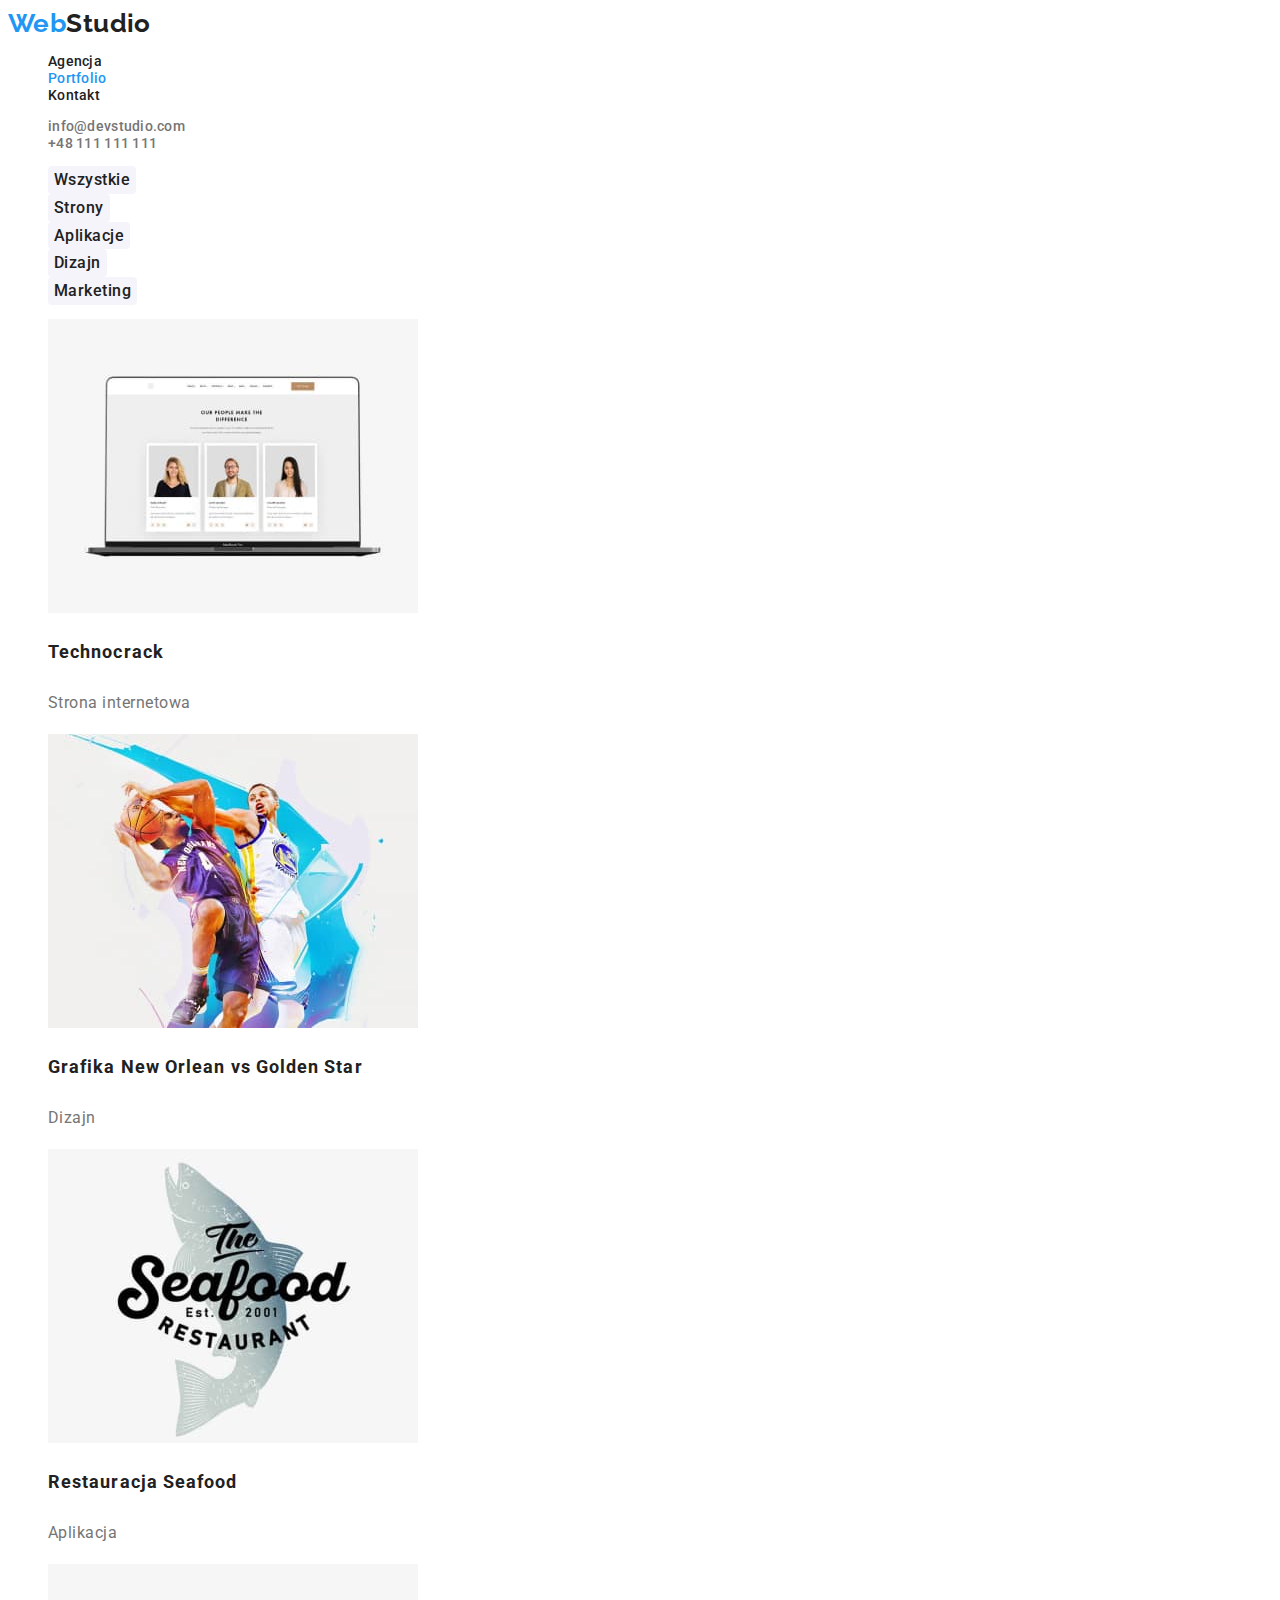
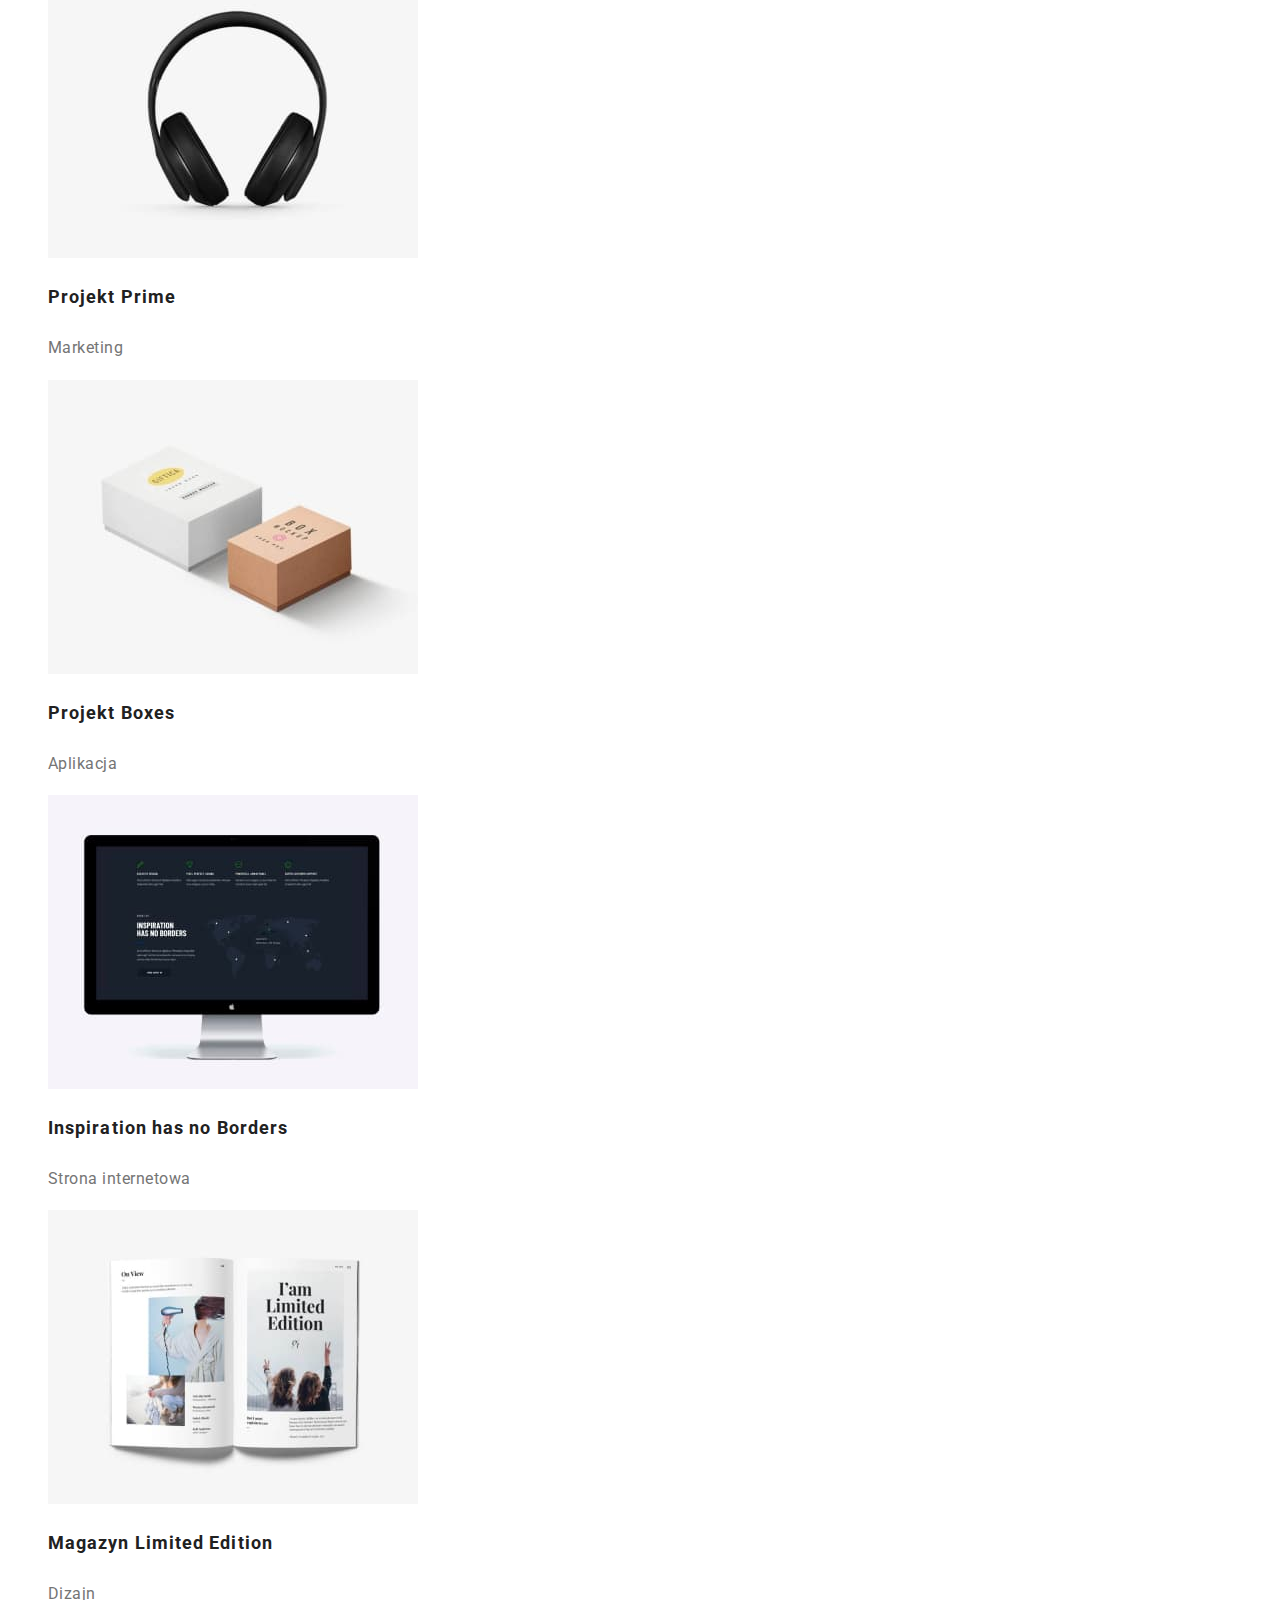
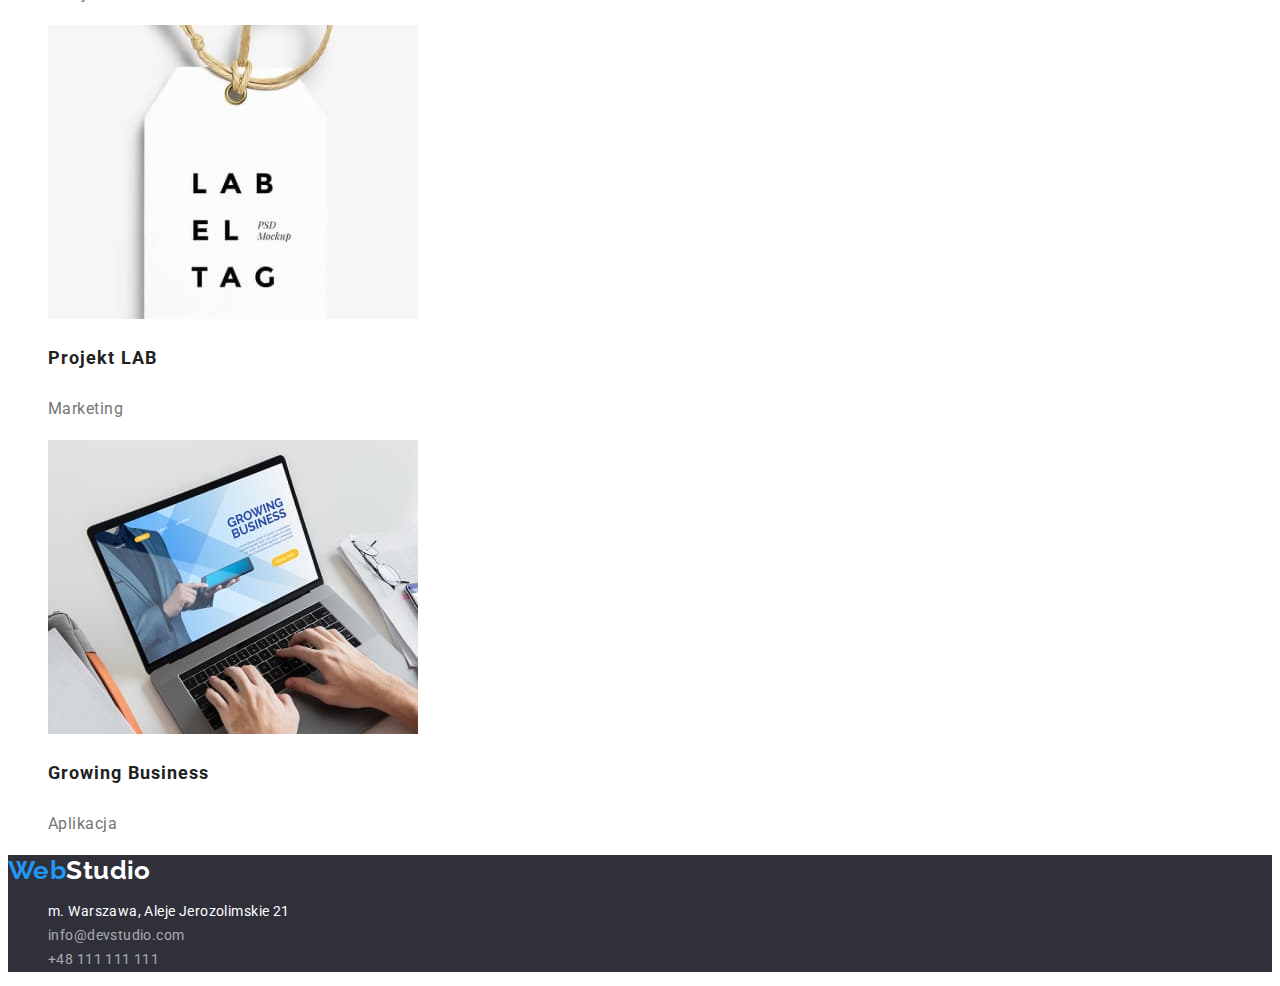
==== portfolio.html @ ad3270f3 "clone" ====
<!DOCTYPE html>
<html lang="pl">
  <head>
    <meta charset="UTF-8" />
    <meta http-equiv="X-UA-Compatible" content="IE=edge" />
    <meta name="viewport" content="width=device-width, initial-scale=1.0" />
    <link rel="preconnect" href="https://fonts.googleapis.com" />
    <link rel="preconnect" href="https://fonts.gstatic.com" crossorigin />
    <link
      href="https://fonts.googleapis.com/css2?family=Raleway:wght@700&display=swap"
      rel="stylesheet"
    />
    <link rel="preconnect" href="https://fonts.googleapis.com" />
    <link rel="preconnect" href="https://fonts.gstatic.com" crossorigin />
    <link
      href="https://fonts.googleapis.com/css2?family=Roboto:wght@400;500;700;900&display=swap"
      rel="stylesheet"
    />
    <link rel="stylesheet" href="./css/styles.css" />
    <title>Portfolio</title>
  </head>
  <body>
    <header>
      <a href="index.html" class="logo"
        ><span class="logo-web">Web</span>Studio</a
      >
      <nav>
        <ul>
          <li><a class="nav-link" href="index.html">Agencja</a></li>
          <li>
            <a class="nav-link current" href="portfolio.html">Portfolio</a>
          </li>
          <li><a class="nav-link" href="#">Kontakt</a></li>
        </ul>
      </nav>
      <ul>
        <li>
          <a href="mailto:info@devstudio.com" class="address-top"
            >info@devstudio.com</a
          >
        </li>
        <li>
          <a href="tel:+1112223344" class="address-top">+48 111 111 111</a>
        </li>
      </ul>
    </header>
    <main>
      <section>
        <h1 class="visually-hidden">Portfolio</h1>
        <ul>
          <li>
            <button type="button" class="portfolio-button">Wszystkie</button>
          </li>
          <li>
            <button type="button" class="portfolio-button">Strony</button>
          </li>
          <li>
            <button type="button" class="portfolio-button">Aplikacje</button>
          </li>
          <li>
            <button type="button" class="portfolio-button">Dizajn</button>
          </li>
          <li>
            <button type="button" class="portfolio-button">Marketing</button>
          </li>
        </ul>
        <ul>
          <li>
            <img
              src="./images/project1.jpg"
              alt="Laptop ze stroną internetową"
              width="370"
              height="294"
            />
            <h3 class="portfolio">Technocrack</h3>
            <p class="text-portfolio">Strona internetowa</p>
          </li>
          <li>
            <img
              src="./images/project2.jpg"
              alt="Koszykarze rzucający do kosza"
              width="370"
              height="294"
            />
            <h3 class="portfolio">Grafika New Orlean vs Golden Star</h3>
            <p class="text-portfolio">Dizajn</p>
          </li>
          <li>
            <img
              src="./images/project3.jpg"
              alt="Ryba z napisem"
              width="370"
              height="294"
            />
            <h3 class="portfolio">Restauracja Seafood</h3>
            <p class="text-portfolio">Aplikacja</p>
          </li>
          <li>
            <img
              src="./images/project4.jpg"
              alt="Słuchawki nauszne"
              width="370"
              height="294"
            />
            <h3 class="portfolio">Projekt Prime</h3>
            <p class="text-portfolio">Marketing</p>
          </li>
          <li>
            <img
              src="./images/project5.jpg"
              alt="Dwa pudełka"
              width="370"
              height="294"
            />
            <h3 class="portfolio">Projekt Boxes</h3>
            <p class="text-portfolio">Aplikacja</p>
          </li>
          <li>
            <img
              src="./images/project6.jpg"
              alt="Monitor komputerowy"
              width="370"
              height="294"
            />
            <h3 class="portfolio">Inspiration has no Borders</h3>
            <p class="text-portfolio">Strona internetowa</p>
          </li>
          <li>
            <img
              src="./images/project7.jpg"
              alt="Otworzone czasopismo"
              width="370"
              height="294"
            />
            <h3 class="portfolio">Magazyn Limited Edition</h3>
            <p class="text-portfolio">Dizajn</p>
          </li>
          <li>
            <img
              src="./images/project8.jpg"
              alt="Przywieszka kartonowa"
              width="370"
              height="294"
            />
            <h3 class="portfolio">Projekt LAB</h3>
            <p class="text-portfolio">Marketing</p>
          </li>
          <li>
            <img
              src="./images/project9.jpg"
              alt="Pisanie na laptopie"
              width="370"
              height="294"
            />
            <h3 class="portfolio">Growing Business</h3>
            <p class="text-portfolio">Aplikacja</p>
          </li>
        </ul>
      </section>
    </main>
    <footer class="footer">
      <a href="index.html" class="logo"
        ><span class="logo-web">Web</span
        ><span class="logo-studio">Studio</span></a
      >
      <address>
        <ul>
          <li>
            <a
              href="https://goo.gl/maps/jG7c47bMBBx7P9zbA"
              class="map"
              target="_blank"
              rel="noreferrer noopener"
              >m. Warszawa, Aleje Jerozolimskie 21</a
            >
          </li>
          <li>
            <a href="mailto:info@devstudio.com" class="address-bottom"
              >info@devstudio.com</a
            >
          </li>
          <li>
            <a href="tel:+1112223344" class="address-bottom">+48 111 111 111</a>
          </li>
        </ul>
      </address>
    </footer>
  </body>
</html>
---- css/styles.css ----
:root {
--main-text-color: #212121;
--secondary-text-color: #ffffff;
--owner-text-color: #757575;
--accent-color: #2196f3;
--container-color:#eeeeee;
--logo-color-text: #000000;
--footer-text-color: rgba(255, 255, 255, 0.6);
--background-footer: #2f303a;
--background-section: #f5f4fa;
--line-color: #ececec;
--background-color: #ffffff;
--icon-color: #afb1b8;
--main-font: Roboto, sans-serif;
}

body {
    background-color: var(--background-color);
    font-family: var(--main-font);
    color: var(--main-text-color);
    font-size: 14px;
    letter-spacing: 0.03em;
}

a, ul {
    list-style: none;
    text-decoration: none;
    color: var(--main-text-color);
}

.logo {
    font-family: 'Raleway';
    font-weight: 700;
    font-size: 26px;
    line-height: 1.19;
}

.logo .logo-web {
    color: var(--accent-color);
}

.logo .logo-studio {
    color: var(--background-color);
}
.address-top {
    color: var(--owner-text-color);
}

.nav-link, .address-top  {
    font-weight: 500;
    line-height: 1.14;
    letter-spacing: 0.02em;
}

.nav-link:hover, .address-top:hover {
    color: var(--accent-color)
}

.nav-link:focus, .address-top:focus {
    color: var(--accent-color)
}

.nav-link.current {
    color: var(--accent-color);
}

.hero {
    background: #2F303A;
}

.hero-title {
    font-family: var(--main-font);
    font-style: normal;
    font-weight: 900;
    font-size: 44px;
    line-height: 1.36;
    text-align: center;
    letter-spacing: 0.06em;
    text-transform: uppercase;
    color: var(--background-color);    
}

.section-title {
    font-weight: 700;
    font-size: 36px;
    line-height: 1.17;
    text-align: center;
    letter-spacing: 0.03em;
    color: var(--main-text-color);
}

.team {
    background-color: var(--background-section);
}


.our-attributes {
    font-weight: 700;
    font-size: 14px;
    line-height: 1.14;
    text-transform: uppercase;
}    

.team-name {
    font-weight: 500;
    line-height: 1.19;

    color: var(--main-text-color);
}

.portfolio {
    font-weight: 700;
    font-size: 18px;
    line-height: 2;
    letter-spacing: 0.06em;
}

.visually-hidden {
    position: absolute;
    width: 1px;
    height: 1px;
    margin: -1px;
    border: 0;
    padding: 0;
    
    white-space: nowrap;
    clip-path: inset(100%);
    clip: rect(0 0 0 0);
    overflow: hidden;
  }

.text-our-attributes {
    line-height: 1.71;
    color: var(--owner-text-color);
}

.text-team{
    font-size: 16px;
    line-height: 1.19;
    color: var(--owner-text-color);
}

.text-portfolio {
    font-size: 16px;
    line-height: 1.88;
    letter-spacing: 0.03em;    
    color: var(--owner-text-color);
}

.button {
    height: 50px;
    width: 200px;
    left: 700px;
    top: 430px;
    border-radius: 4px;
    font-family: var(--main-font);
    font-style: normal;
    font-weight: 700;
    font-size: 16px;
    line-height: 1.88;
    letter-spacing: 0.06em;
    color: var(--background-color);
    border-style: none;
    cursor: pointer;
    background-color: var(--accent-color);
    box-shadow: 0px 4px 4px rgba(0, 0, 0, 0.15);
}

.button:hover, .button:focus {
    color: var(--main-text-color);
    background-color: var(--background-color)
}

.portfolio-button {
    font-family: var(--main-font);
    font-size: 16px;
    font-weight: 500;
    line-height: 1.62;
    text-align: center;
    letter-spacing: 0.03em;
    color: var(--main-text-color);
    background: var(--background-section);
    border-radius: 4px;
    border-style: none;
}

.portfolio-button:hover,
.portfolio-button:focus {
    color: var(--background-color);
    background-color: var(--accent-color);
    cursor: pointer;
    box-shadow: 0px 3px 1px rgba(0, 0, 0, 0.1), 0px 1px 2px rgba(0, 0, 0, 0.08), 0px 2px 2px rgba(0, 0, 0, 0.12);
    border-radius: 4px;
}

.footer{
    background-color: var(--background-footer);
}
.address-bottom  {
    font-style: normal;
    line-height: 1.71;
    color: rgba(255, 255, 255, 0.6);
}


.address-bottom:hover, .address-bottom:focus  {
    color: var(--accent-color)
}

.map {
    font-style: normal;
    line-height: 1.71;
    color: var(--background-color)
}

.map:hover, .map:focus {
    color: var(--accent-color)   
}
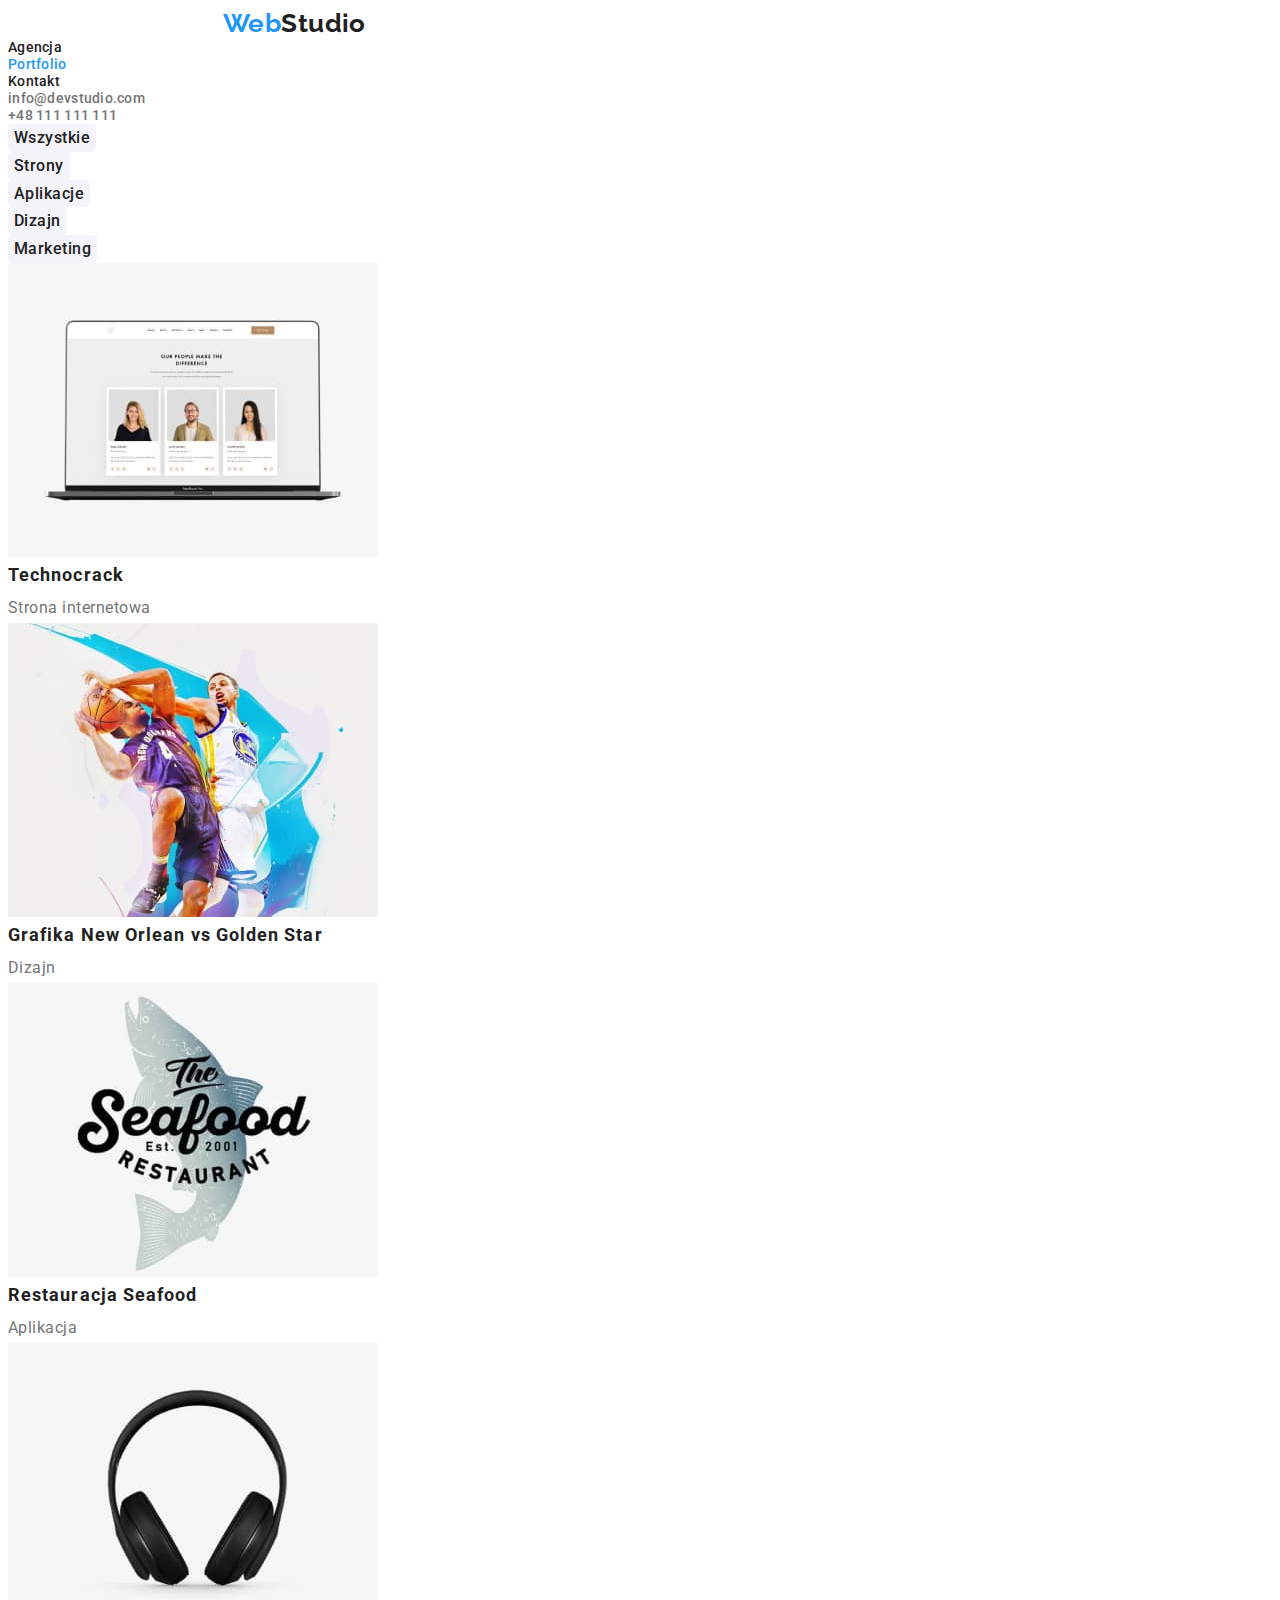
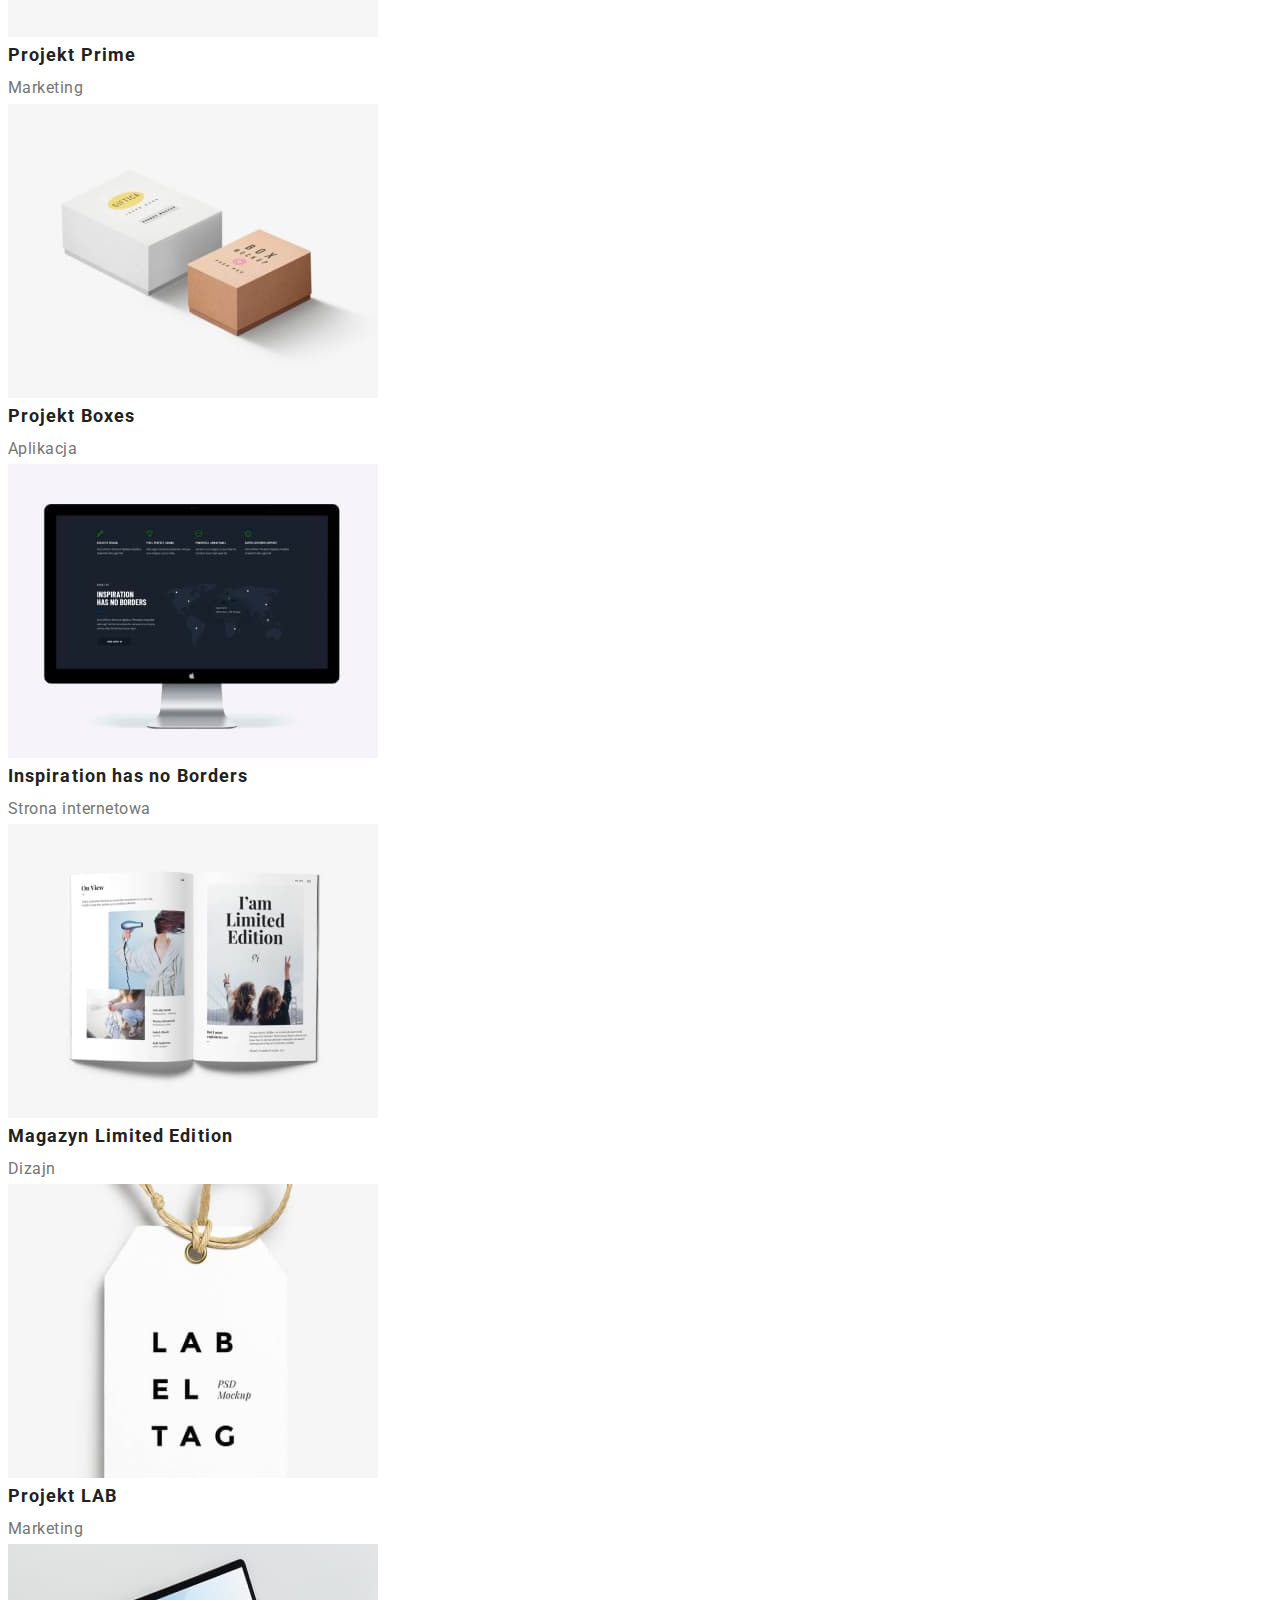
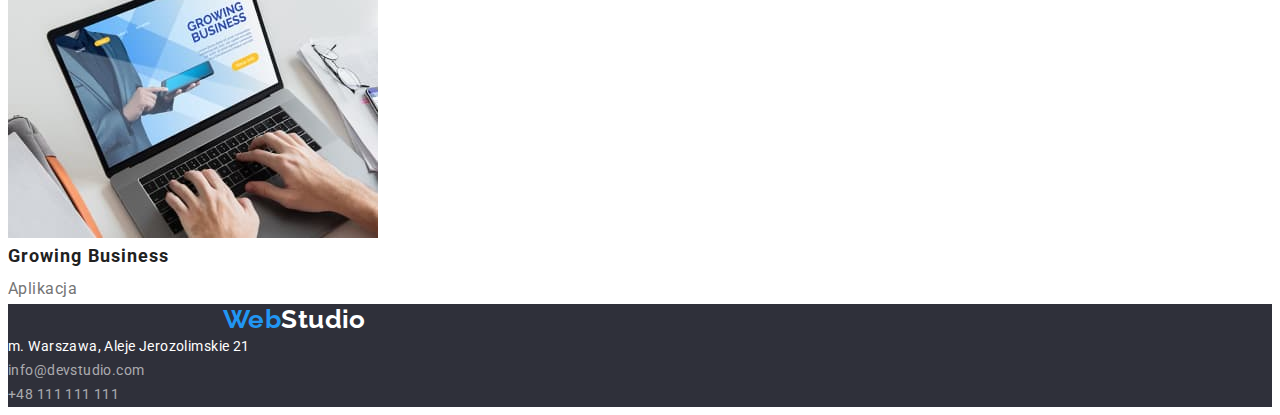
==== commit 97195d46: "arranging elements part 1" ====
--- a/portfolio.html
+++ b/portfolio.html
@@ -16,6 +16,7 @@
       href="https://fonts.googleapis.com/css2?family=Roboto:wght@400;500;700;900&display=swap"
       rel="stylesheet"
     />
+    <link rel="stylesheet" href="https://cdnjs.cloudflare.com/ajax/libs/modern-normalize/1.1.0/modern-normalize.min.css" integrity="sha512-wpPYUAdjBVSE4KJnH1VR1HeZfpl1ub8YT/NKx4PuQ5NmX2tKuGu6U/JRp5y+Y8XG2tV+wKQpNHVUX03MfMFn9Q==" crossorigin="anonymous" referrerpolicy="no-referrer" />
     <link rel="stylesheet" href="./css/styles.css" />
     <title>Portfolio</title>
   </head>
--- a/css/styles.css
+++ b/css/styles.css
@@ -22,13 +22,66 @@
     letter-spacing: 0.03em;
 }
 
+h1,
+h2,
+h3,
+h4,
+h5,
+h6,
+p {
+  margin: 0;
+}
+img {
+  display: block;
+  max-width: 100%;
+  height: auto;
+}
+ul,
+ol {
+  list-style: none;
+  padding-left: 0;
+  margin: 0;
+}
+a {
+  text-decoration: none;
+}
+address {
+  font-style: normal;
+}
+button {
+  display: block;
+  cursor: pointer;
+  border: none;
+  border-radius: 4px;
+}
+.section {
+  padding-top: 94px;
+  padding-bottom: 94px;
+}
+
+.container {
+  width: 1200px;
+  margin: 0 auto;
+  padding: 0 15px;
+}
+
 a, ul {
     list-style: none;
     text-decoration: none;
     color: var(--main-text-color);
 }
 
+.page-header{
+    display: flex;
+    height: 80px;
+    align-items: center;
+}
+
 .logo {
+    width: 145px;
+    height: 31px;
+    margin-left: 215px;
+    top: 24px;
     font-family: 'Raleway';
     font-weight: 700;
     font-size: 26px;
@@ -44,6 +97,19 @@
 }
 .address-top {
     color: var(--owner-text-color);
+}
+
+.nav-menu{
+    display: flex;
+    width: 254px;
+    height: 16px;
+    margin-left: 93px;
+    margin-right: 371px;
+    top: 32px;
+}
+
+.nav-menu .item{
+    margin: auto;
 }
 
 .nav-link, .address-top  {
@@ -64,8 +130,22 @@
     color: var(--accent-color);
 }
 
+.address {
+    display: flex;
+    top: 32px;
+}
+
+.address .item {
+    padding: 25px;
+}
+
 .hero {
     background: #2F303A;
+    height: 600px;
+    display: flex;
+    flex-direction: column;
+    justify-content: center;
+    align-items: center;
 }
 
 .hero-title {
@@ -77,7 +157,12 @@
     text-align: center;
     letter-spacing: 0.06em;
     text-transform: uppercase;
-    color: var(--background-color);    
+    color: var(--background-color);
+    width: 696px;
+    height: 120px;
+    left: 452px;
+    top: 280px;
+    margin-bottom: 30px;
 }
 
 .section-title {
@@ -164,6 +249,7 @@
     cursor: pointer;
     background-color: var(--accent-color);
     box-shadow: 0px 4px 4px rgba(0, 0, 0, 0.15);
+
 }
 
 .button:hover, .button:focus {
@@ -202,7 +288,6 @@
     color: rgba(255, 255, 255, 0.6);
 }
 
-
 .address-bottom:hover, .address-bottom:focus  {
     color: var(--accent-color)
 }
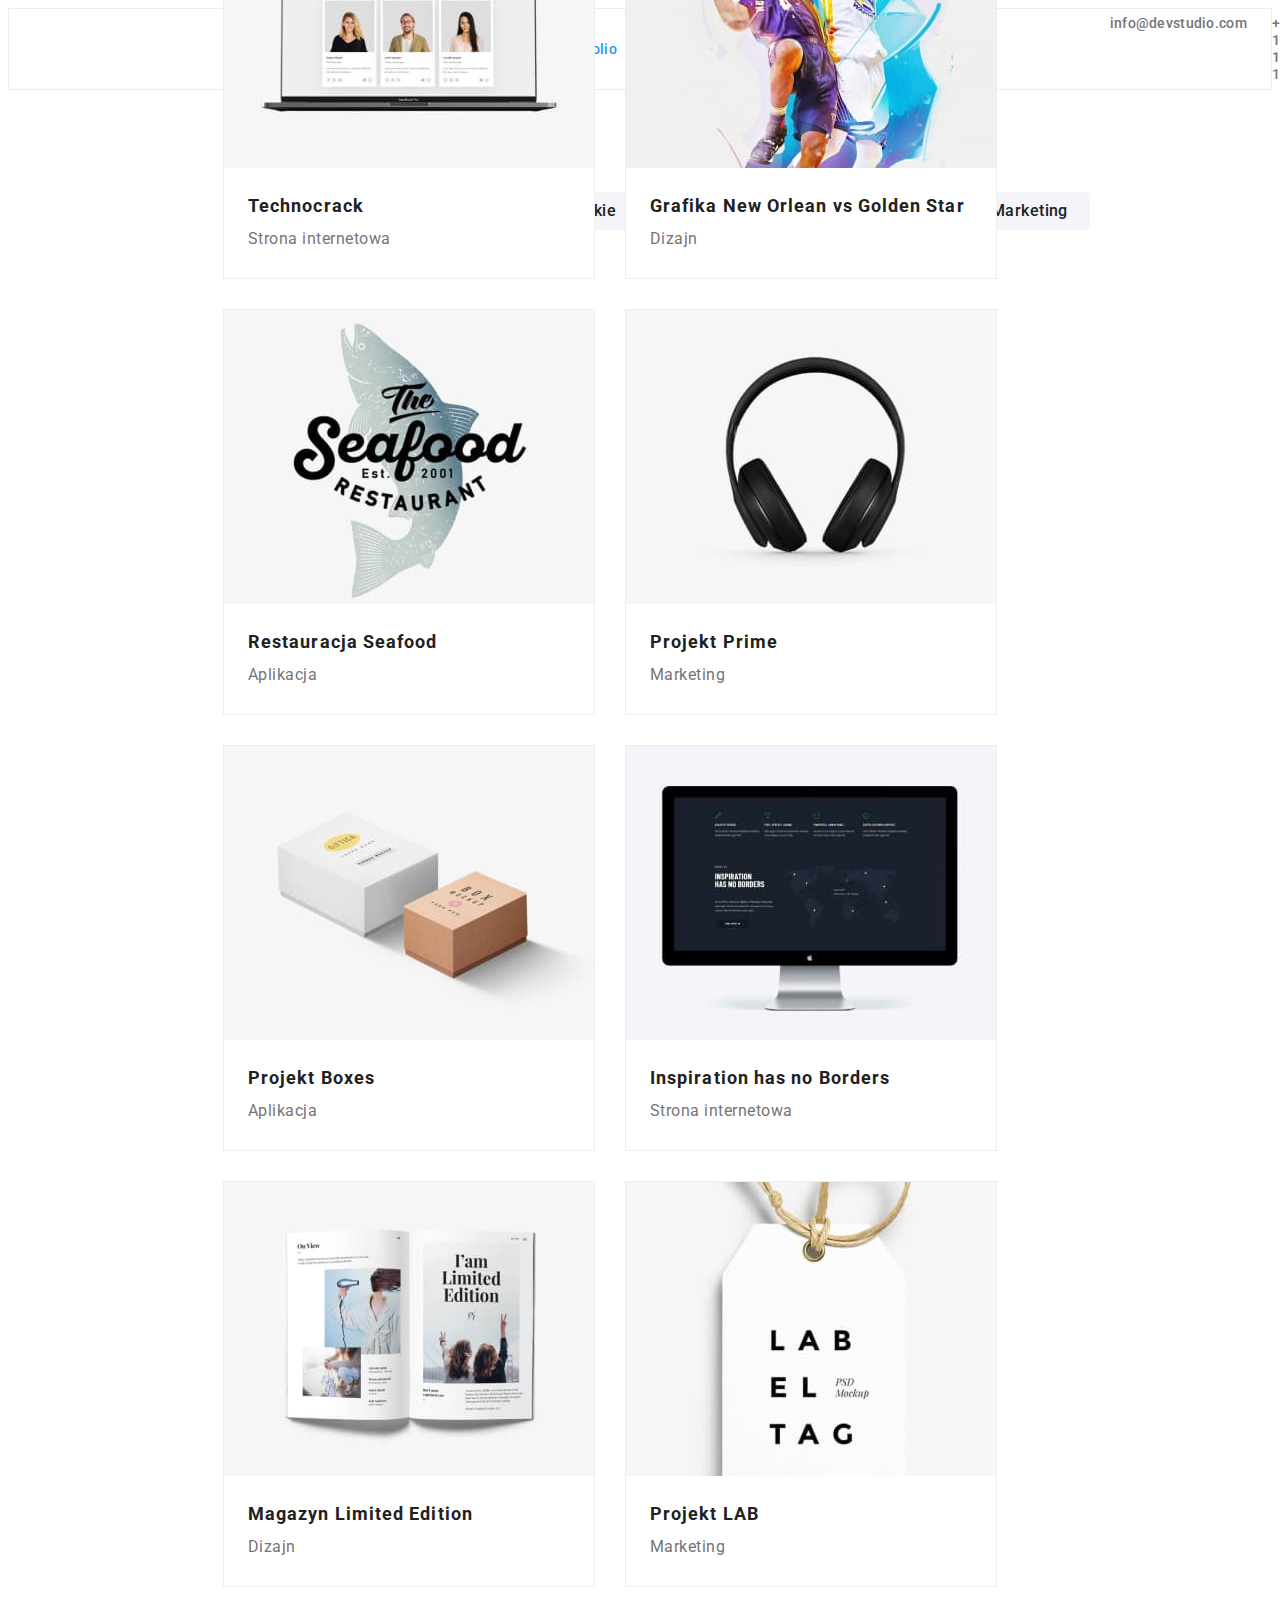
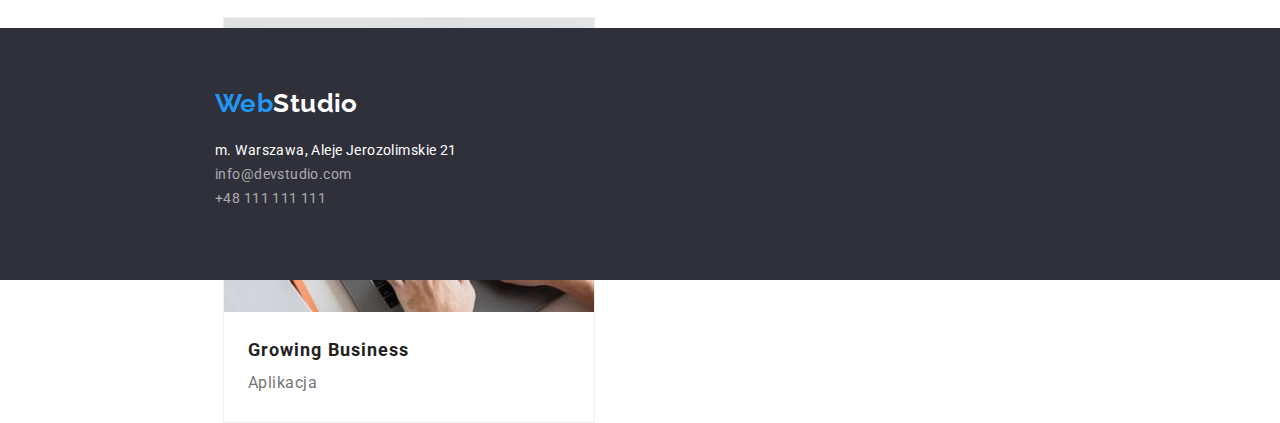
==== commit 991f25fc: "arranging elements part 4" ====
--- a/portfolio.html
+++ b/portfolio.html
@@ -16,39 +16,49 @@
       href="https://fonts.googleapis.com/css2?family=Roboto:wght@400;500;700;900&display=swap"
       rel="stylesheet"
     />
-    <link rel="stylesheet" href="https://cdnjs.cloudflare.com/ajax/libs/modern-normalize/1.1.0/modern-normalize.min.css" integrity="sha512-wpPYUAdjBVSE4KJnH1VR1HeZfpl1ub8YT/NKx4PuQ5NmX2tKuGu6U/JRp5y+Y8XG2tV+wKQpNHVUX03MfMFn9Q==" crossorigin="anonymous" referrerpolicy="no-referrer" />
+    <link
+      rel="stylesheet"
+      href="https://cdnjs.cloudflare.com/ajax/libs/modern-normalize/1.1.0/modern-normalize.min.css"
+      integrity="sha512-wpPYUAdjBVSE4KJnH1VR1HeZfpl1ub8YT/NKx4PuQ5NmX2tKuGu6U/JRp5y+Y8XG2tV+wKQpNHVUX03MfMFn9Q=="
+      crossorigin="anonymous"
+      referrerpolicy="no-referrer"
+    />
     <link rel="stylesheet" href="./css/styles.css" />
     <title>Portfolio</title>
   </head>
   <body>
-    <header>
-      <a href="index.html" class="logo"
-        ><span class="logo-web">Web</span>Studio</a
-      >
-      <nav>
-        <ul>
-          <li><a class="nav-link" href="index.html">Agencja</a></li>
-          <li>
-            <a class="nav-link current" href="portfolio.html">Portfolio</a>
-          </li>
-          <li><a class="nav-link" href="#">Kontakt</a></li>
-        </ul>
-      </nav>
-      <ul>
-        <li>
-          <a href="mailto:info@devstudio.com" class="address-top"
-            >info@devstudio.com</a
-          >
-        </li>
-        <li>
-          <a href="tel:+1112223344" class="address-top">+48 111 111 111</a>
-        </li>
-      </ul>
-    </header>
+    <div class="conatainer">
+      <header class="page-header">
+        <a href="index.html" class="logo"
+          ><span class="logo-web">Web</span>Studio</a
+        >
+        <nav>
+          <ul class="nav-menu">
+            <li class="item">
+              <a class="nav-link" href="index.html">Agencja</a>
+            </li>
+            <li class="item">
+              <a class="nav-link current" href="portfolio.html">Portfolio</a>
+            </li>
+            <li class="item"><a class="nav-link" href="#">Kontakt</a></li>
+          </ul>
+        </nav>
+        <ul class="address">
+          <li class="item">
+            <a href="mailto:info@devstudio.com" class="address-top"
+              >info@devstudio.com</a
+            >
+          </li>
+          <li class="item">
+            <a href="tel:+1112223344" class="address-top">+48 111 111 111</a>
+          </li>
+        </ul>
+      </header>
+    </div>
     <main>
       <section>
         <h1 class="visually-hidden">Portfolio</h1>
-        <ul>
+        <ul class="filters">
           <li>
             <button type="button" class="portfolio-button">Wszystkie</button>
           </li>
@@ -65,9 +75,10 @@
             <button type="button" class="portfolio-button">Marketing</button>
           </li>
         </ul>
-        <ul>
-          <li>
-            <img
+        <ul class="portfolio-net">
+          <li class="portfolio-card">
+            <img
+              class="card-image no-gap"
               src="./images/project1.jpg"
               alt="Laptop ze stroną internetową"
               width="370"
@@ -76,8 +87,9 @@
             <h3 class="portfolio">Technocrack</h3>
             <p class="text-portfolio">Strona internetowa</p>
           </li>
-          <li>
-            <img
+          <li class="portfolio-card">
+            <img
+              class="card-image no-gap"
               src="./images/project2.jpg"
               alt="Koszykarze rzucający do kosza"
               width="370"
@@ -86,8 +98,9 @@
             <h3 class="portfolio">Grafika New Orlean vs Golden Star</h3>
             <p class="text-portfolio">Dizajn</p>
           </li>
-          <li>
-            <img
+          <li class="portfolio-card">
+            <img
+              class="card-image no-gap"
               src="./images/project3.jpg"
               alt="Ryba z napisem"
               width="370"
@@ -96,8 +109,9 @@
             <h3 class="portfolio">Restauracja Seafood</h3>
             <p class="text-portfolio">Aplikacja</p>
           </li>
-          <li>
-            <img
+          <li class="portfolio-card">
+            <img
+              class="card-image no-gap"
               src="./images/project4.jpg"
               alt="Słuchawki nauszne"
               width="370"
@@ -106,8 +120,9 @@
             <h3 class="portfolio">Projekt Prime</h3>
             <p class="text-portfolio">Marketing</p>
           </li>
-          <li>
-            <img
+          <li class="portfolio-card">
+            <img
+              class="card-image no-gap"
               src="./images/project5.jpg"
               alt="Dwa pudełka"
               width="370"
@@ -116,8 +131,9 @@
             <h3 class="portfolio">Projekt Boxes</h3>
             <p class="text-portfolio">Aplikacja</p>
           </li>
-          <li>
-            <img
+          <li class="portfolio-card">
+            <img
+              class="card-image no-gap"
               src="./images/project6.jpg"
               alt="Monitor komputerowy"
               width="370"
@@ -126,8 +142,9 @@
             <h3 class="portfolio">Inspiration has no Borders</h3>
             <p class="text-portfolio">Strona internetowa</p>
           </li>
-          <li>
-            <img
+          <li class="portfolio-card">
+            <img
+              class="card-image no-gap"
               src="./images/project7.jpg"
               alt="Otworzone czasopismo"
               width="370"
@@ -136,8 +153,9 @@
             <h3 class="portfolio">Magazyn Limited Edition</h3>
             <p class="text-portfolio">Dizajn</p>
           </li>
-          <li>
-            <img
+          <li class="portfolio-card">
+            <img
+              class="card-image no-gap"
               src="./images/project8.jpg"
               alt="Przywieszka kartonowa"
               width="370"
@@ -146,8 +164,9 @@
             <h3 class="portfolio">Projekt LAB</h3>
             <p class="text-portfolio">Marketing</p>
           </li>
-          <li>
-            <img
+          <li class="portfolio-card">
+            <img
+              class="card-image no-gap"
               src="./images/project9.jpg"
               alt="Pisanie na laptopie"
               width="370"
@@ -159,12 +178,12 @@
         </ul>
       </section>
     </main>
-    <footer class="footer">
-      <a href="index.html" class="logo"
+    <footer class="footer-porfolio">
+      <a href="index.html" class="logo-footer"
         ><span class="logo-web">Web</span
         ><span class="logo-studio">Studio</span></a
       >
-      <address>
+      <address class="address-footer">
         <ul>
           <li>
             <a
--- a/css/styles.css
+++ b/css/styles.css
@@ -75,13 +75,13 @@
     display: flex;
     height: 80px;
     align-items: center;
+    border: 1px solid var(--line-color);
 }
 
 .logo {
     width: 145px;
     height: 31px;
     margin-left: 215px;
-    top: 24px;
     font-family: 'Raleway';
     font-weight: 700;
     font-size: 26px;
@@ -92,7 +92,23 @@
     color: var(--accent-color);
 }
 
-.logo .logo-studio {
+.logo-footer {
+    width: 145px;
+    height: 31px;
+    margin-left: 215px;
+    font-family: 'Raleway';
+    font-weight: 700;
+    font-size: 26px;
+    line-height: 1.19;
+    margin-top: 60px;
+    margin-bottom: 20px;
+}
+
+.logo-footer .logo-web {
+    color: var(--accent-color);
+}
+
+.logo-footer .logo-studio {
     color: var(--background-color);
 }
 .address-top {
@@ -108,7 +124,7 @@
     top: 32px;
 }
 
-.nav-menu .item{
+.nav-menu .item {
     margin: auto;
 }
 
@@ -136,11 +152,12 @@
 }
 
 .address .item {
-    padding: 25px;
+    padding-left: 25px;
 }
 
 .hero {
-    background: #2F303A;
+    background: var(--background-footer);
+    width: 1600px;
     height: 600px;
     display: flex;
     flex-direction: column;
@@ -174,10 +191,20 @@
     color: var(--main-text-color);
 }
 
-.team {
-    background-color: var(--background-section);
-}
-
+.attributes {
+    position: absolute;
+    display: flex;
+    width: 1170px;
+    height: 101px;
+    top: 774px;
+    left: 215px;
+}
+
+.attr-box {
+    display: contents;
+    width: 270px;
+    padding: 0px;
+}
 
 .our-attributes {
     font-weight: 700;
@@ -186,18 +213,71 @@
     text-transform: uppercase;
 }    
 
+.work {
+    position: absolute;
+    width: 1170px;
+    height: 386px;
+    left: 215px;
+    top: 969px;
+}
+
+.work-box {
+    display: flex;
+    justify-content: space-between;
+    margin-top: 50px;
+    margin-bottom: 94px;
+}
+
+.team {
+    position: absolute;
+    width: 1600px;
+    height: 648px;
+    left: 0px;
+    top: 1449px;
+    background-color: var(--background-section);
+    padding-top: 94px;
+}
+
+.team-box {
+    display: flex;
+    justify-content: space-between;
+    width: 1170px;
+    height: 368px;
+    margin-left: 215px;
+    margin-top: 50px;
+}
+
 .team-name {
     font-weight: 500;
     line-height: 1.19;
-
-    color: var(--main-text-color);
-}
-
+    color: var(--main-text-color);
+    text-align: center;
+    letter-spacing: 0.03em;
+    margin-top: 30px;
+    margin-bottom: 10px;
+}
+
+.team-card {
+    width: 270px;
+    height: 368px;
+    left: 215px;
+    top: 1635px;
+    background-color: var(--background-color);
+    box-shadow: 0px 1px 3px rgba(0, 0, 0, 0.12), 0px 1px 1px rgba(0, 0, 0, 0.14), 0px 2px 1px rgba(0, 0, 0, 0.2);
+    border-radius: 0px 0px 4px 4px;
+}
+    
+.card-image.no-gap {
+    display: block;
+}
+  
 .portfolio {
     font-weight: 700;
     font-size: 18px;
     line-height: 2;
     letter-spacing: 0.06em;
+    margin-left: 24px;
+    margin-top: 20px;
 }
 
 .visually-hidden {
@@ -223,6 +303,8 @@
     font-size: 16px;
     line-height: 1.19;
     color: var(--owner-text-color);
+    text-align: center;
+    letter-spacing: 0.03em;
 }
 
 .text-portfolio {
@@ -230,6 +312,7 @@
     line-height: 1.88;
     letter-spacing: 0.03em;    
     color: var(--owner-text-color);
+    margin-left: 24px;
 }
 
 .button {
@@ -252,6 +335,16 @@
 
 }
 
+.filters {
+    display: flex;
+    align-items: center;
+    justify-content: space-between;
+    width: 572px;
+    height: 54px;
+    margin-left: 510px;
+    margin-top: 94px;
+}
+
 .button:hover, .button:focus {
     color: var(--main-text-color);
     background-color: var(--background-color)
@@ -268,6 +361,10 @@
     background: var(--background-section);
     border-radius: 4px;
     border-style: none;
+    padding-left: 22px;
+    padding-top: 6px;
+    padding-right: 22px;
+    padding-bottom: 6px;
 }
 
 .portfolio-button:hover,
@@ -279,9 +376,52 @@
     border-radius: 4px;
 }
 
+.portfolio-net {
+    display: flex;
+    flex-wrap: wrap;
+    align-content: center;
+    width: 1170px;
+    height: 1360px;
+    margin-left: 215px;
+    margin-top: 30px;
+    top: 174px;
+    gap: 30px;
+}
+
+.portfolio-card {
+    width: 370px;
+    height: 404px;
+    left: 215px;
+    top: 262px;
+    background: var(--background-color);
+    border: 1px solid var(--container-color)
+}
+
 .footer{
+    display: flex;
+    flex-direction: column;
     background-color: var(--background-footer);
-}
+    position: absolute;
+    width: 1600px;
+    height: 252px;
+    left: 0px;
+    top: 2097px;
+}
+
+.footer-porfolio {
+    display: flex;
+    flex-direction: column;
+    background-color: var(--background-footer);
+    position: absolute;
+    width: 1600px;
+    height: 252px;
+    left: 0px;
+    top: 1628px;
+}
+.address-footer {
+    margin-left: 215px;
+}
+
 .address-bottom  {
     font-style: normal;
     line-height: 1.71;
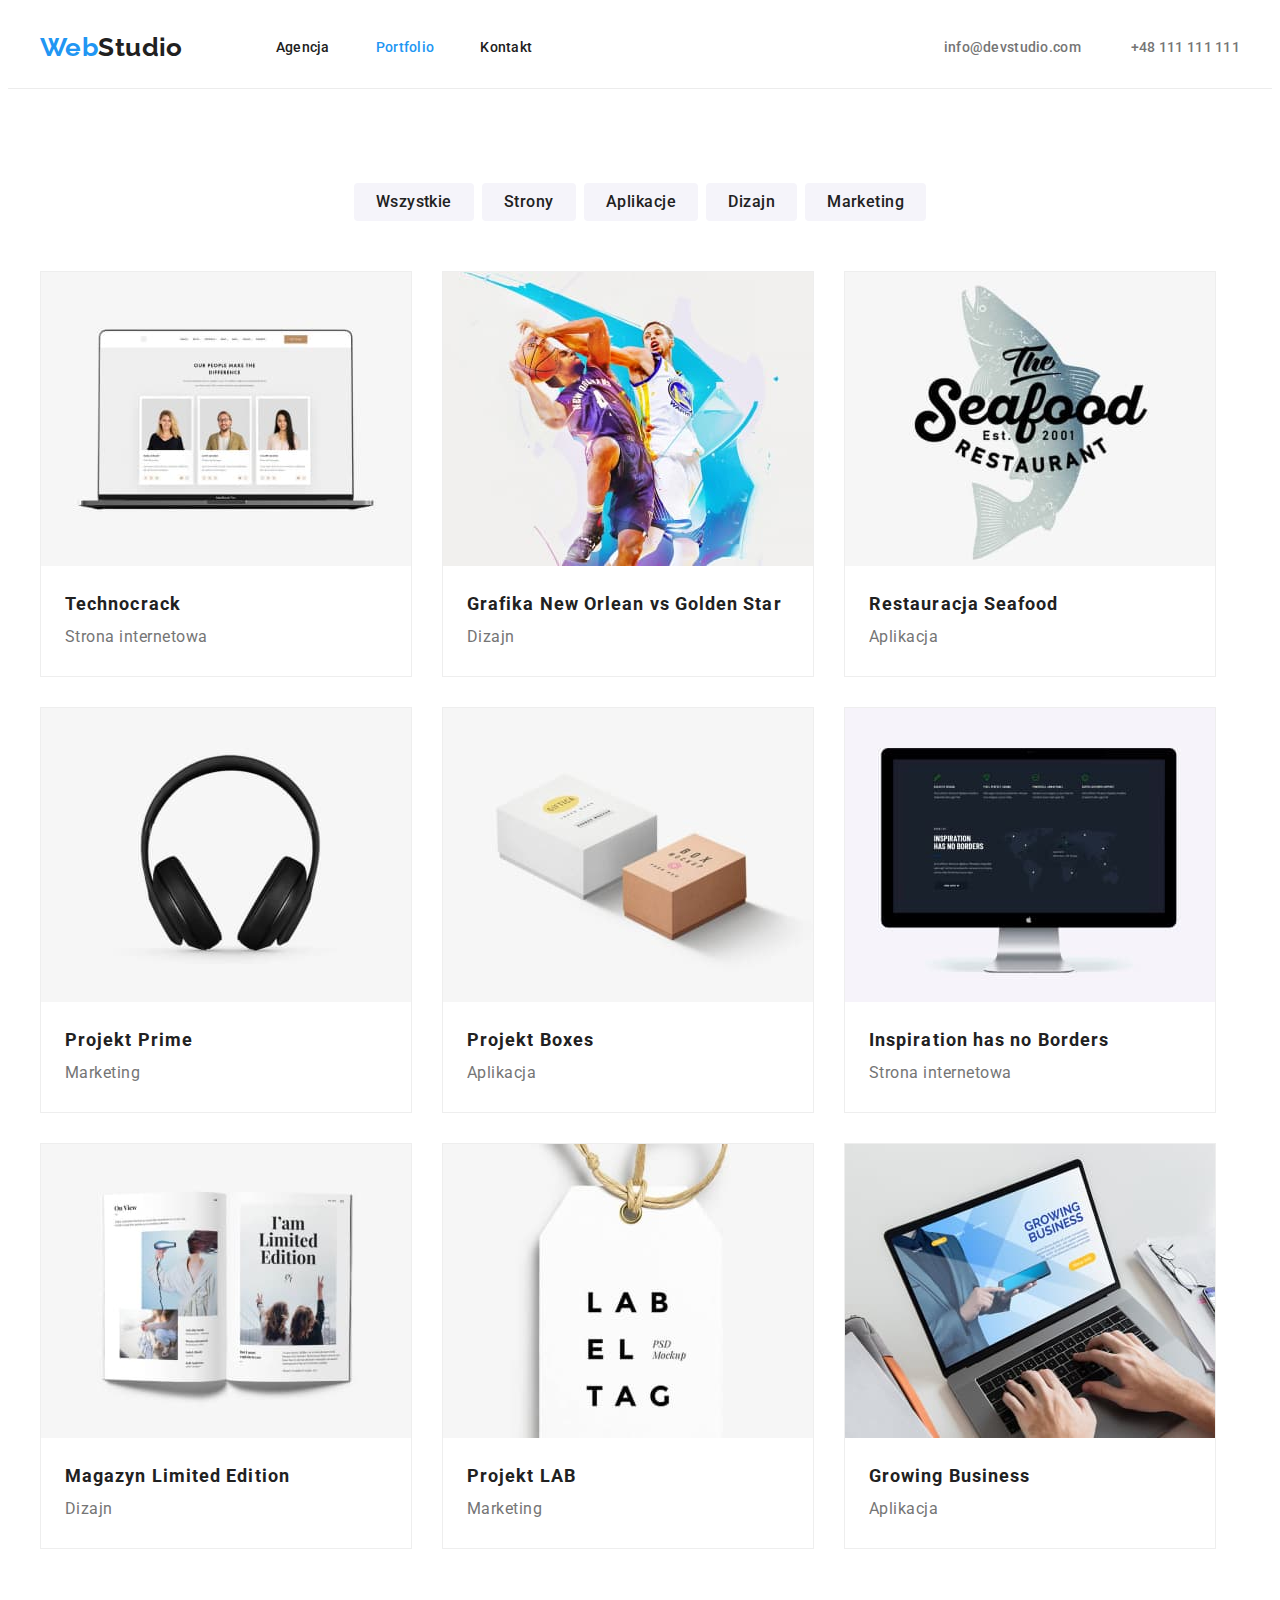
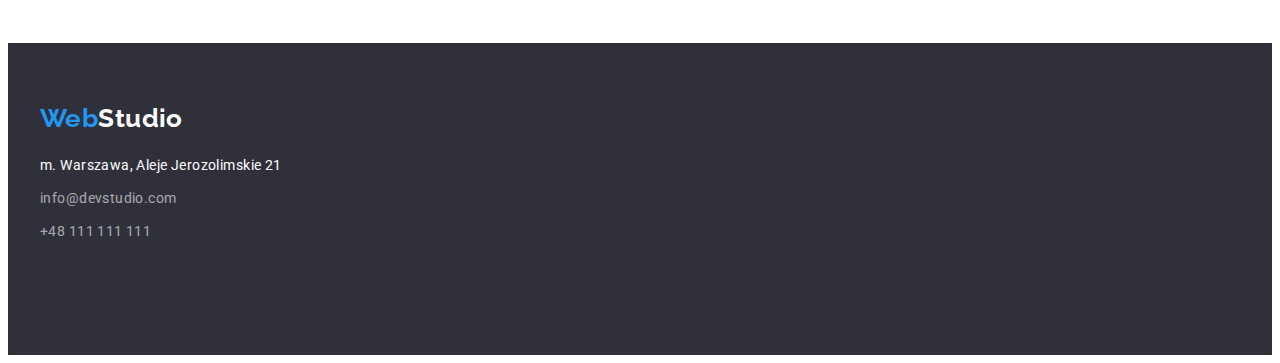
==== commit 8c7fb86e: "bugs fix" ====
--- a/portfolio.html
+++ b/portfolio.html
@@ -27,8 +27,8 @@
     <title>Portfolio</title>
   </head>
   <body>
-    <div class="conatainer">
-      <header class="page-header">
+    <header class="page-header">
+      <div class="page-header container">
         <a href="index.html" class="logo"
           ><span class="logo-web">Web</span>Studio</a
         >
@@ -53,157 +53,163 @@
             <a href="tel:+1112223344" class="address-top">+48 111 111 111</a>
           </li>
         </ul>
-      </header>
-    </div>
+      </div>
+    </header>
     <main>
       <section>
-        <h1 class="visually-hidden">Portfolio</h1>
-        <ul class="filters">
-          <li>
-            <button type="button" class="portfolio-button">Wszystkie</button>
-          </li>
-          <li>
-            <button type="button" class="portfolio-button">Strony</button>
-          </li>
-          <li>
-            <button type="button" class="portfolio-button">Aplikacje</button>
-          </li>
-          <li>
-            <button type="button" class="portfolio-button">Dizajn</button>
-          </li>
-          <li>
-            <button type="button" class="portfolio-button">Marketing</button>
-          </li>
-        </ul>
-        <ul class="portfolio-net">
-          <li class="portfolio-card">
-            <img
-              class="card-image no-gap"
-              src="./images/project1.jpg"
-              alt="Laptop ze stroną internetową"
-              width="370"
-              height="294"
-            />
-            <h3 class="portfolio">Technocrack</h3>
-            <p class="text-portfolio">Strona internetowa</p>
-          </li>
-          <li class="portfolio-card">
-            <img
-              class="card-image no-gap"
-              src="./images/project2.jpg"
-              alt="Koszykarze rzucający do kosza"
-              width="370"
-              height="294"
-            />
-            <h3 class="portfolio">Grafika New Orlean vs Golden Star</h3>
-            <p class="text-portfolio">Dizajn</p>
-          </li>
-          <li class="portfolio-card">
-            <img
-              class="card-image no-gap"
-              src="./images/project3.jpg"
-              alt="Ryba z napisem"
-              width="370"
-              height="294"
-            />
-            <h3 class="portfolio">Restauracja Seafood</h3>
-            <p class="text-portfolio">Aplikacja</p>
-          </li>
-          <li class="portfolio-card">
-            <img
-              class="card-image no-gap"
-              src="./images/project4.jpg"
-              alt="Słuchawki nauszne"
-              width="370"
-              height="294"
-            />
-            <h3 class="portfolio">Projekt Prime</h3>
-            <p class="text-portfolio">Marketing</p>
-          </li>
-          <li class="portfolio-card">
-            <img
-              class="card-image no-gap"
-              src="./images/project5.jpg"
-              alt="Dwa pudełka"
-              width="370"
-              height="294"
-            />
-            <h3 class="portfolio">Projekt Boxes</h3>
-            <p class="text-portfolio">Aplikacja</p>
-          </li>
-          <li class="portfolio-card">
-            <img
-              class="card-image no-gap"
-              src="./images/project6.jpg"
-              alt="Monitor komputerowy"
-              width="370"
-              height="294"
-            />
-            <h3 class="portfolio">Inspiration has no Borders</h3>
-            <p class="text-portfolio">Strona internetowa</p>
-          </li>
-          <li class="portfolio-card">
-            <img
-              class="card-image no-gap"
-              src="./images/project7.jpg"
-              alt="Otworzone czasopismo"
-              width="370"
-              height="294"
-            />
-            <h3 class="portfolio">Magazyn Limited Edition</h3>
-            <p class="text-portfolio">Dizajn</p>
-          </li>
-          <li class="portfolio-card">
-            <img
-              class="card-image no-gap"
-              src="./images/project8.jpg"
-              alt="Przywieszka kartonowa"
-              width="370"
-              height="294"
-            />
-            <h3 class="portfolio">Projekt LAB</h3>
-            <p class="text-portfolio">Marketing</p>
-          </li>
-          <li class="portfolio-card">
-            <img
-              class="card-image no-gap"
-              src="./images/project9.jpg"
-              alt="Pisanie na laptopie"
-              width="370"
-              height="294"
-            />
-            <h3 class="portfolio">Growing Business</h3>
-            <p class="text-portfolio">Aplikacja</p>
-          </li>
-        </ul>
+        <div class="container">
+          <h1 class="visually-hidden">Portfolio</h1>
+          <ul class="filters">
+            <li>
+              <button type="button" class="portfolio-button">Wszystkie</button>
+            </li>
+            <li>
+              <button type="button" class="portfolio-button">Strony</button>
+            </li>
+            <li>
+              <button type="button" class="portfolio-button">Aplikacje</button>
+            </li>
+            <li>
+              <button type="button" class="portfolio-button">Dizajn</button>
+            </li>
+            <li>
+              <button type="button" class="portfolio-button">Marketing</button>
+            </li>
+          </ul>
+          <ul class="portfolio-net">
+            <li class="portfolio-card">
+              <img
+                class="card-image no-gap"
+                src="./images/project1.jpg"
+                alt="Laptop ze stroną internetową"
+                width="370"
+                height="294"
+              />
+              <h3 class="portfolio">Technocrack</h3>
+              <p class="text-portfolio">Strona internetowa</p>
+            </li>
+            <li class="portfolio-card">
+              <img
+                class="card-image no-gap"
+                src="./images/project2.jpg"
+                alt="Koszykarze rzucający do kosza"
+                width="370"
+                height="294"
+              />
+              <h3 class="portfolio">Grafika New Orlean vs Golden Star</h3>
+              <p class="text-portfolio">Dizajn</p>
+            </li>
+            <li class="portfolio-card">
+              <img
+                class="card-image no-gap"
+                src="./images/project3.jpg"
+                alt="Ryba z napisem"
+                width="370"
+                height="294"
+              />
+              <h3 class="portfolio">Restauracja Seafood</h3>
+              <p class="text-portfolio">Aplikacja</p>
+            </li>
+            <li class="portfolio-card">
+              <img
+                class="card-image no-gap"
+                src="./images/project4.jpg"
+                alt="Słuchawki nauszne"
+                width="370"
+                height="294"
+              />
+              <h3 class="portfolio">Projekt Prime</h3>
+              <p class="text-portfolio">Marketing</p>
+            </li>
+            <li class="portfolio-card">
+              <img
+                class="card-image no-gap"
+                src="./images/project5.jpg"
+                alt="Dwa pudełka"
+                width="370"
+                height="294"
+              />
+              <h3 class="portfolio">Projekt Boxes</h3>
+              <p class="text-portfolio">Aplikacja</p>
+            </li>
+            <li class="portfolio-card">
+              <img
+                class="card-image no-gap"
+                src="./images/project6.jpg"
+                alt="Monitor komputerowy"
+                width="370"
+                height="294"
+              />
+              <h3 class="portfolio">Inspiration has no Borders</h3>
+              <p class="text-portfolio">Strona internetowa</p>
+            </li>
+            <li class="portfolio-card">
+              <img
+                class="card-image no-gap"
+                src="./images/project7.jpg"
+                alt="Otworzone czasopismo"
+                width="370"
+                height="294"
+              />
+              <h3 class="portfolio">Magazyn Limited Edition</h3>
+              <p class="text-portfolio">Dizajn</p>
+            </li>
+            <li class="portfolio-card">
+              <img
+                class="card-image no-gap"
+                src="./images/project8.jpg"
+                alt="Przywieszka kartonowa"
+                width="370"
+                height="294"
+              />
+              <h3 class="portfolio">Projekt LAB</h3>
+              <p class="text-portfolio">Marketing</p>
+            </li>
+            <li class="portfolio-card">
+              <img
+                class="card-image no-gap"
+                src="./images/project9.jpg"
+                alt="Pisanie na laptopie"
+                width="370"
+                height="294"
+              />
+              <h3 class="portfolio">Growing Business</h3>
+              <p class="text-portfolio">Aplikacja</p>
+            </li>
+          </ul>
+        </div>
       </section>
     </main>
-    <footer class="footer-porfolio">
-      <a href="index.html" class="logo-footer"
-        ><span class="logo-web">Web</span
-        ><span class="logo-studio">Studio</span></a
-      >
-      <address class="address-footer">
-        <ul>
-          <li>
-            <a
-              href="https://goo.gl/maps/jG7c47bMBBx7P9zbA"
-              class="map"
-              target="_blank"
-              rel="noreferrer noopener"
-              >m. Warszawa, Aleje Jerozolimskie 21</a
-            >
-          </li>
-          <li>
-            <a href="mailto:info@devstudio.com" class="address-bottom"
-              >info@devstudio.com</a
-            >
-          </li>
-          <li>
-            <a href="tel:+1112223344" class="address-bottom">+48 111 111 111</a>
-          </li>
-        </ul>
-      </address>
+    <footer class="footer">
+      <div class="container">
+        <a href="index.html" class="logo-footer"
+          ><span class="logo-web">Web</span
+          ><span class="logo-studio">Studio</span></a
+        >
+        <address class="address-footer">
+          <ul>
+            <li>
+              <a
+                href="https://goo.gl/maps/jG7c47bMBBx7P9zbA"
+                class="map"
+                target="_blank"
+                rel="noreferrer noopener"
+                >m. Warszawa, Aleje Jerozolimskie 21</a
+              >
+            </li>
+            <li>
+              <a href="mailto:info@devstudio.com" class="address-bottom"
+                >info@devstudio.com</a
+              >
+            </li>
+            <li>
+              <a href="tel:+1112223344" class="address-bottom"
+                >+48 111 111 111</a
+              >
+            </li>
+          </ul>
+        </address>
+      </div>
     </footer>
   </body>
 </html>
--- a/css/styles.css
+++ b/css/styles.css
@@ -55,14 +55,14 @@
   border-radius: 4px;
 }
 .section {
-  padding-top: 94px;
-  padding-bottom: 94px;
+    padding-top: 94px;
+    padding-bottom: 94px;
 }
 
 .container {
-  width: 1200px;
-  margin: 0 auto;
-  padding: 0 15px;
+    width: 1200px;
+    margin: 0 auto;
+    padding: 0 15px;
 }
 
 a, ul {
@@ -75,13 +75,10 @@
     display: flex;
     height: 80px;
     align-items: center;
-    border: 1px solid var(--line-color);
+    border-bottom: 1px solid var(--line-color);
 }
 
 .logo {
-    width: 145px;
-    height: 31px;
-    margin-left: 215px;
     font-family: 'Raleway';
     font-weight: 700;
     font-size: 26px;
@@ -93,15 +90,10 @@
 }
 
 .logo-footer {
-    width: 145px;
-    height: 31px;
-    margin-left: 215px;
     font-family: 'Raleway';
     font-weight: 700;
     font-size: 26px;
     line-height: 1.19;
-    margin-top: 60px;
-    margin-bottom: 20px;
 }
 
 .logo-footer .logo-web {
@@ -115,13 +107,14 @@
     color: var(--owner-text-color);
 }
 
+nav {
+    margin-left: 93px;
+    margin-right: auto;
+
+}
 .nav-menu{
     display: flex;
-    width: 254px;
-    height: 16px;
-    margin-left: 93px;
-    margin-right: 371px;
-    top: 32px;
+    gap: 46px;
 }
 
 .nav-menu .item {
@@ -148,21 +141,16 @@
 
 .address {
     display: flex;
-    top: 32px;
-}
-
-.address .item {
-    padding-left: 25px;
+}
+
+.address .item + .item {
+    margin-left: 50px;
 }
 
 .hero {
     background: var(--background-footer);
-    width: 1600px;
-    height: 600px;
-    display: flex;
-    flex-direction: column;
-    justify-content: center;
-    align-items: center;
+    padding: 200px 0;
+    text-align: center;
 }
 
 .hero-title {
@@ -176,10 +164,7 @@
     text-transform: uppercase;
     color: var(--background-color);
     width: 696px;
-    height: 120px;
-    left: 452px;
-    top: 280px;
-    margin-bottom: 30px;
+    margin: auto;
 }
 
 .section-title {
@@ -192,18 +177,13 @@
 }
 
 .attributes {
-    position: absolute;
+    display: flex;
+}
+
+.attr-box {
     display: flex;
     width: 1170px;
-    height: 101px;
-    top: 774px;
-    left: 215px;
-}
-
-.attr-box {
-    display: contents;
-    width: 270px;
-    padding: 0px;
+    margin-top: 94px;
 }
 
 .our-attributes {
@@ -211,14 +191,11 @@
     font-size: 14px;
     line-height: 1.14;
     text-transform: uppercase;
+    margin-bottom: 10px;
 }    
 
 .work {
-    position: absolute;
-    width: 1170px;
-    height: 386px;
-    left: 215px;
-    top: 969px;
+margin-top: 94px;
 }
 
 .work-box {
@@ -229,11 +206,8 @@
 }
 
 .team {
-    position: absolute;
-    width: 1600px;
+    display: flex;
     height: 648px;
-    left: 0px;
-    top: 1449px;
     background-color: var(--background-section);
     padding-top: 94px;
 }
@@ -241,9 +215,6 @@
 .team-box {
     display: flex;
     justify-content: space-between;
-    width: 1170px;
-    height: 368px;
-    margin-left: 215px;
     margin-top: 50px;
 }
 
@@ -316,10 +287,6 @@
 }
 
 .button {
-    height: 50px;
-    width: 200px;
-    left: 700px;
-    top: 430px;
     border-radius: 4px;
     font-family: var(--main-font);
     font-style: normal;
@@ -332,17 +299,17 @@
     cursor: pointer;
     background-color: var(--accent-color);
     box-shadow: 0px 4px 4px rgba(0, 0, 0, 0.15);
-
+    margin: auto;
+    margin-top: 30px;
+    padding: 10px 42px;
 }
 
 .filters {
     display: flex;
     align-items: center;
-    justify-content: space-between;
-    width: 572px;
-    height: 54px;
-    margin-left: 510px;
     margin-top: 94px;
+    gap: 8px;
+    justify-content: center;
 }
 
 .button:hover, .button:focus {
@@ -380,11 +347,8 @@
     display: flex;
     flex-wrap: wrap;
     align-content: center;
-    width: 1170px;
-    height: 1360px;
-    margin-left: 215px;
-    margin-top: 30px;
-    top: 174px;
+    margin-top: 50px;
+    margin-bottom: 94px;
     gap: 30px;
 }
 
@@ -398,28 +362,17 @@
 }
 
 .footer{
-    display: flex;
-    flex-direction: column;
     background-color: var(--background-footer);
-    position: absolute;
-    width: 1600px;
     height: 252px;
-    left: 0px;
-    top: 2097px;
-}
-
-.footer-porfolio {
-    display: flex;
-    flex-direction: column;
-    background-color: var(--background-footer);
-    position: absolute;
-    width: 1600px;
-    height: 252px;
-    left: 0px;
-    top: 1628px;
-}
+    padding-top: 60px;
+}
+
 .address-footer {
-    margin-left: 215px;
+    margin-top: 20px;
+}
+
+.address-footer li {
+    margin-bottom: 9px;
 }
 
 .address-bottom  {
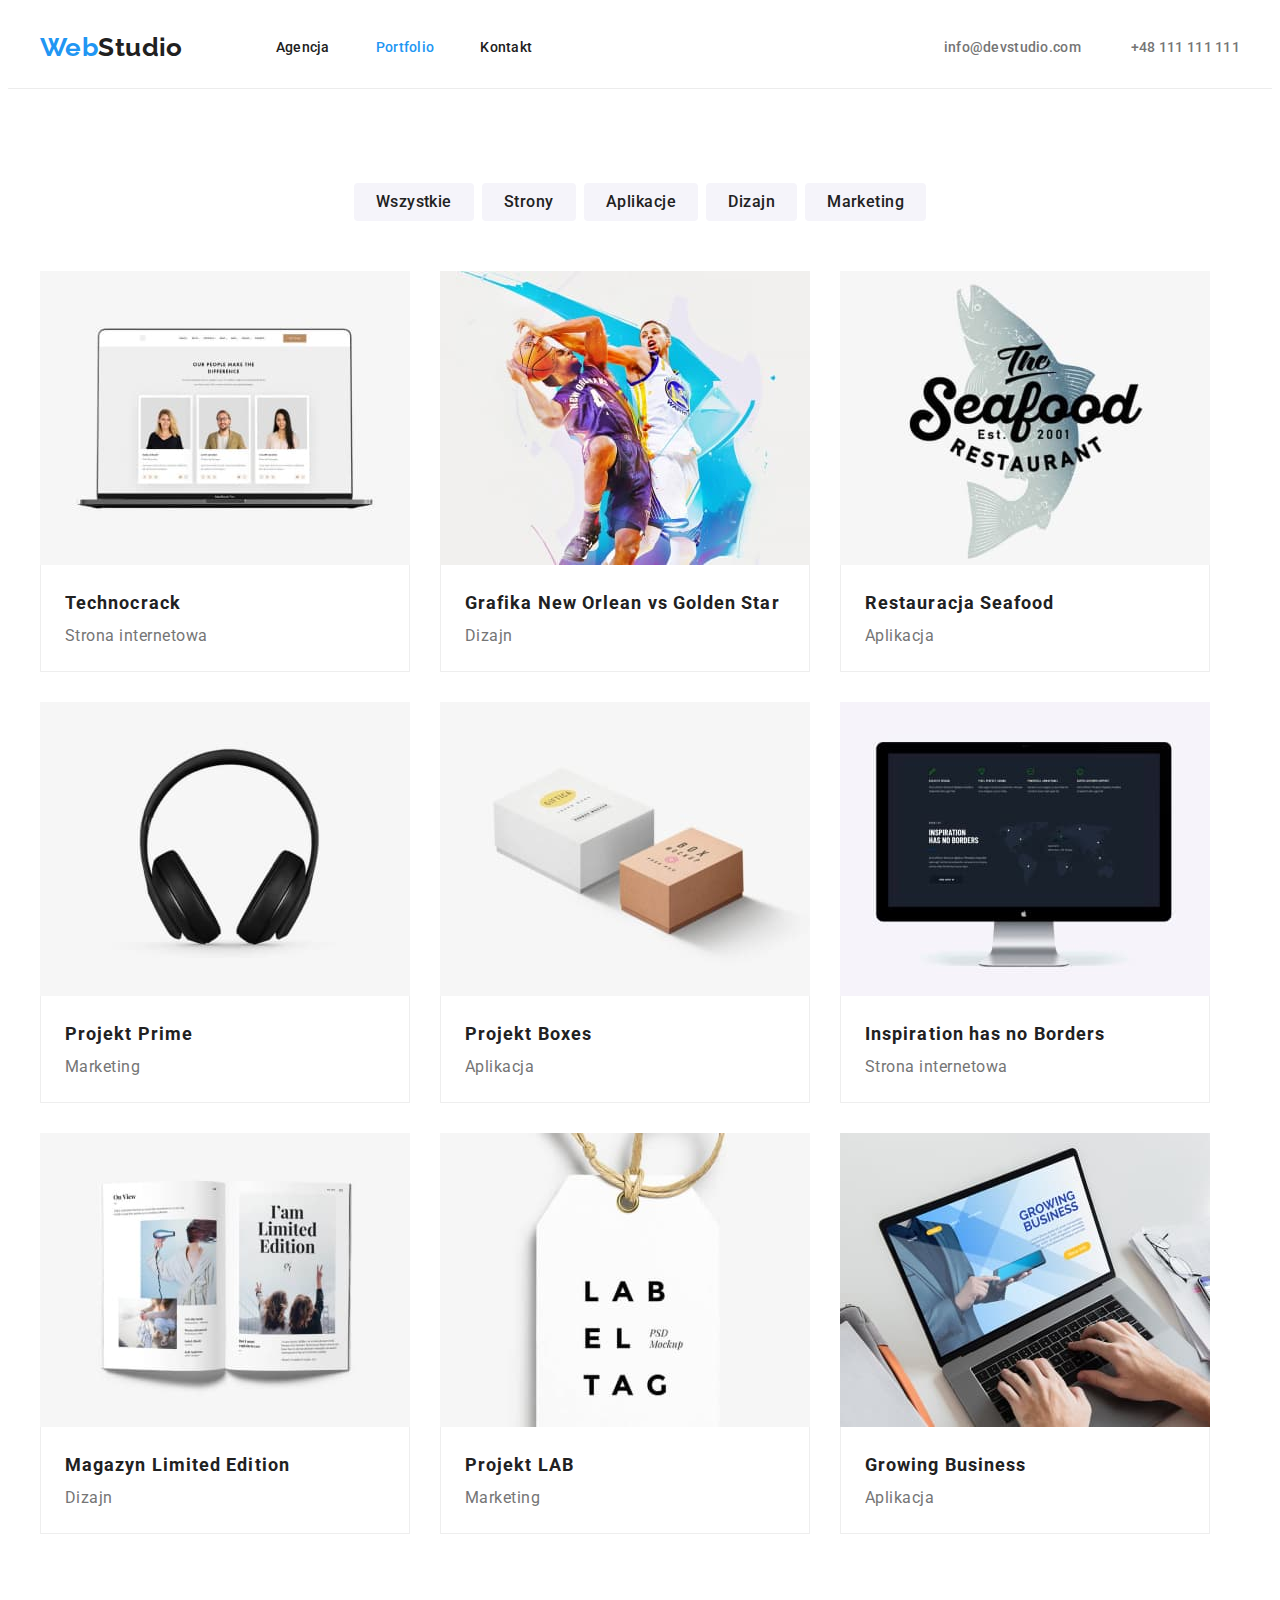
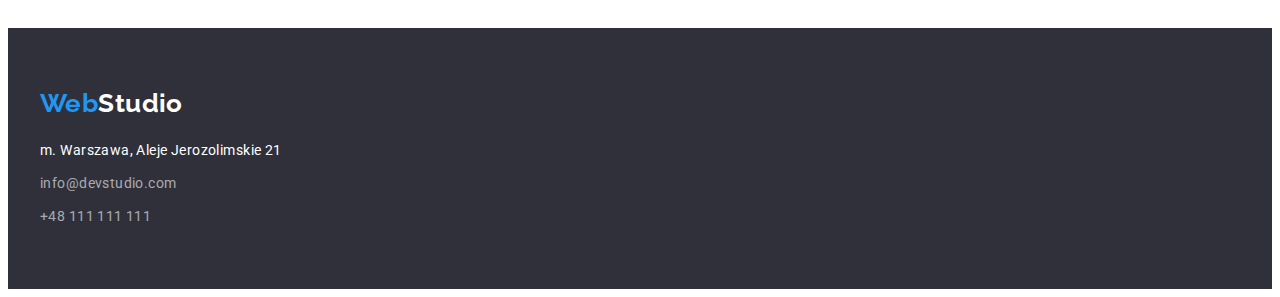
==== commit be8f7739: "last bugs fix" ====
--- a/portfolio.html
+++ b/portfolio.html
@@ -56,7 +56,7 @@
       </div>
     </header>
     <main>
-      <section>
+      <section class="section-portfolio">
         <div class="container">
           <h1 class="visually-hidden">Portfolio</h1>
           <ul class="filters">
@@ -85,8 +85,10 @@
                 width="370"
                 height="294"
               />
-              <h3 class="portfolio">Technocrack</h3>
-              <p class="text-portfolio">Strona internetowa</p>
+              <div class="portfolio-card-title">
+                <h3 class="portfolio">Technocrack</h3>
+                <p class="text-portfolio">Strona internetowa</p>
+              </div>
             </li>
             <li class="portfolio-card">
               <img
@@ -96,8 +98,10 @@
                 width="370"
                 height="294"
               />
-              <h3 class="portfolio">Grafika New Orlean vs Golden Star</h3>
-              <p class="text-portfolio">Dizajn</p>
+              <div class="portfolio-card-title">
+                <h3 class="portfolio">Grafika New Orlean vs Golden Star</h3>
+                <p class="text-portfolio">Dizajn</p>
+              </div>
             </li>
             <li class="portfolio-card">
               <img
@@ -107,8 +111,10 @@
                 width="370"
                 height="294"
               />
-              <h3 class="portfolio">Restauracja Seafood</h3>
-              <p class="text-portfolio">Aplikacja</p>
+              <div class="portfolio-card-title">
+                <h3 class="portfolio">Restauracja Seafood</h3>
+                <p class="text-portfolio">Aplikacja</p>
+              </div>
             </li>
             <li class="portfolio-card">
               <img
@@ -118,8 +124,10 @@
                 width="370"
                 height="294"
               />
-              <h3 class="portfolio">Projekt Prime</h3>
-              <p class="text-portfolio">Marketing</p>
+              <div class="portfolio-card-title">
+                <h3 class="portfolio">Projekt Prime</h3>
+                <p class="text-portfolio">Marketing</p>
+              </div>
             </li>
             <li class="portfolio-card">
               <img
@@ -129,8 +137,10 @@
                 width="370"
                 height="294"
               />
-              <h3 class="portfolio">Projekt Boxes</h3>
-              <p class="text-portfolio">Aplikacja</p>
+              <div class="portfolio-card-title">
+                <h3 class="portfolio">Projekt Boxes</h3>
+                <p class="text-portfolio">Aplikacja</p>
+              </div>
             </li>
             <li class="portfolio-card">
               <img
@@ -140,8 +150,10 @@
                 width="370"
                 height="294"
               />
-              <h3 class="portfolio">Inspiration has no Borders</h3>
-              <p class="text-portfolio">Strona internetowa</p>
+              <div class="portfolio-card-title">
+                <h3 class="portfolio">Inspiration has no Borders</h3>
+                <p class="text-portfolio">Strona internetowa</p>
+              </div>
             </li>
             <li class="portfolio-card">
               <img
@@ -151,8 +163,10 @@
                 width="370"
                 height="294"
               />
-              <h3 class="portfolio">Magazyn Limited Edition</h3>
-              <p class="text-portfolio">Dizajn</p>
+              <div class="portfolio-card-title">
+                <h3 class="portfolio">Magazyn Limited Edition</h3>
+                <p class="text-portfolio">Dizajn</p>
+              </div>
             </li>
             <li class="portfolio-card">
               <img
@@ -162,8 +176,10 @@
                 width="370"
                 height="294"
               />
-              <h3 class="portfolio">Projekt LAB</h3>
-              <p class="text-portfolio">Marketing</p>
+              <div class="portfolio-card-title">
+                <h3 class="portfolio">Projekt LAB</h3>
+                <p class="text-portfolio">Marketing</p>
+              </div>
             </li>
             <li class="portfolio-card">
               <img
@@ -173,8 +189,10 @@
                 width="370"
                 height="294"
               />
-              <h3 class="portfolio">Growing Business</h3>
-              <p class="text-portfolio">Aplikacja</p>
+              <div class="portfolio-card-title">
+                <h3 class="portfolio">Growing Business</h3>
+                <p class="text-portfolio">Aplikacja</p>
+              </div>
             </li>
           </ul>
         </div>
--- a/css/styles.css
+++ b/css/styles.css
@@ -177,13 +177,13 @@
 }
 
 .attributes {
-    display: flex;
+    padding-top: 94px;
+    padding-bottom: 94px;
 }
 
 .attr-box {
     display: flex;
-    width: 1170px;
-    margin-top: 94px;
+    gap: 30px;
 }
 
 .our-attributes {
@@ -195,27 +195,25 @@
 }    
 
 .work {
-margin-top: 94px;
+    padding-bottom: 94px;
 }
 
 .work-box {
     display: flex;
-    justify-content: space-between;
     margin-top: 50px;
-    margin-bottom: 94px;
+    gap: 30px;
 }
 
 .team {
-    display: flex;
-    height: 648px;
     background-color: var(--background-section);
     padding-top: 94px;
+    padding-bottom: 94px;
 }
 
 .team-box {
     display: flex;
-    justify-content: space-between;
     margin-top: 50px;
+    gap: 30px;
 }
 
 .team-name {
@@ -224,15 +222,11 @@
     color: var(--main-text-color);
     text-align: center;
     letter-spacing: 0.03em;
-    margin-top: 30px;
-    margin-bottom: 10px;
+    margin-bottom: 8px;
 }
 
 .team-card {
     width: 270px;
-    height: 368px;
-    left: 215px;
-    top: 1635px;
     background-color: var(--background-color);
     box-shadow: 0px 1px 3px rgba(0, 0, 0, 0.12), 0px 1px 1px rgba(0, 0, 0, 0.14), 0px 2px 1px rgba(0, 0, 0, 0.2);
     border-radius: 0px 0px 4px 4px;
@@ -241,14 +235,19 @@
 .card-image.no-gap {
     display: block;
 }
-  
+
+.team-card-title{
+    padding: 30px 0;
+}
+
+.section-portfolio {
+    padding: 94px 0;
+}
 .portfolio {
     font-weight: 700;
     font-size: 18px;
     line-height: 2;
     letter-spacing: 0.06em;
-    margin-left: 24px;
-    margin-top: 20px;
 }
 
 .visually-hidden {
@@ -283,7 +282,6 @@
     line-height: 1.88;
     letter-spacing: 0.03em;    
     color: var(--owner-text-color);
-    margin-left: 24px;
 }
 
 .button {
@@ -306,8 +304,6 @@
 
 .filters {
     display: flex;
-    align-items: center;
-    margin-top: 94px;
     gap: 8px;
     justify-content: center;
 }
@@ -346,32 +342,30 @@
 .portfolio-net {
     display: flex;
     flex-wrap: wrap;
-    align-content: center;
     margin-top: 50px;
-    margin-bottom: 94px;
     gap: 30px;
 }
 
 .portfolio-card {
     width: 370px;
-    height: 404px;
-    left: 215px;
-    top: 262px;
-    background: var(--background-color);
-    border: 1px solid var(--container-color)
+}
+
+.portfolio-card-title {
+    padding: 20px 24px;
+    border: 1px solid var(--container-color);
+    border-top: 0px;
 }
 
 .footer{
     background-color: var(--background-footer);
-    height: 252px;
-    padding-top: 60px;
+    padding: 60px 0;
 }
 
 .address-footer {
     margin-top: 20px;
 }
 
-.address-footer li {
+.address-footer li:not(:last-child) {
     margin-bottom: 9px;
 }
 
